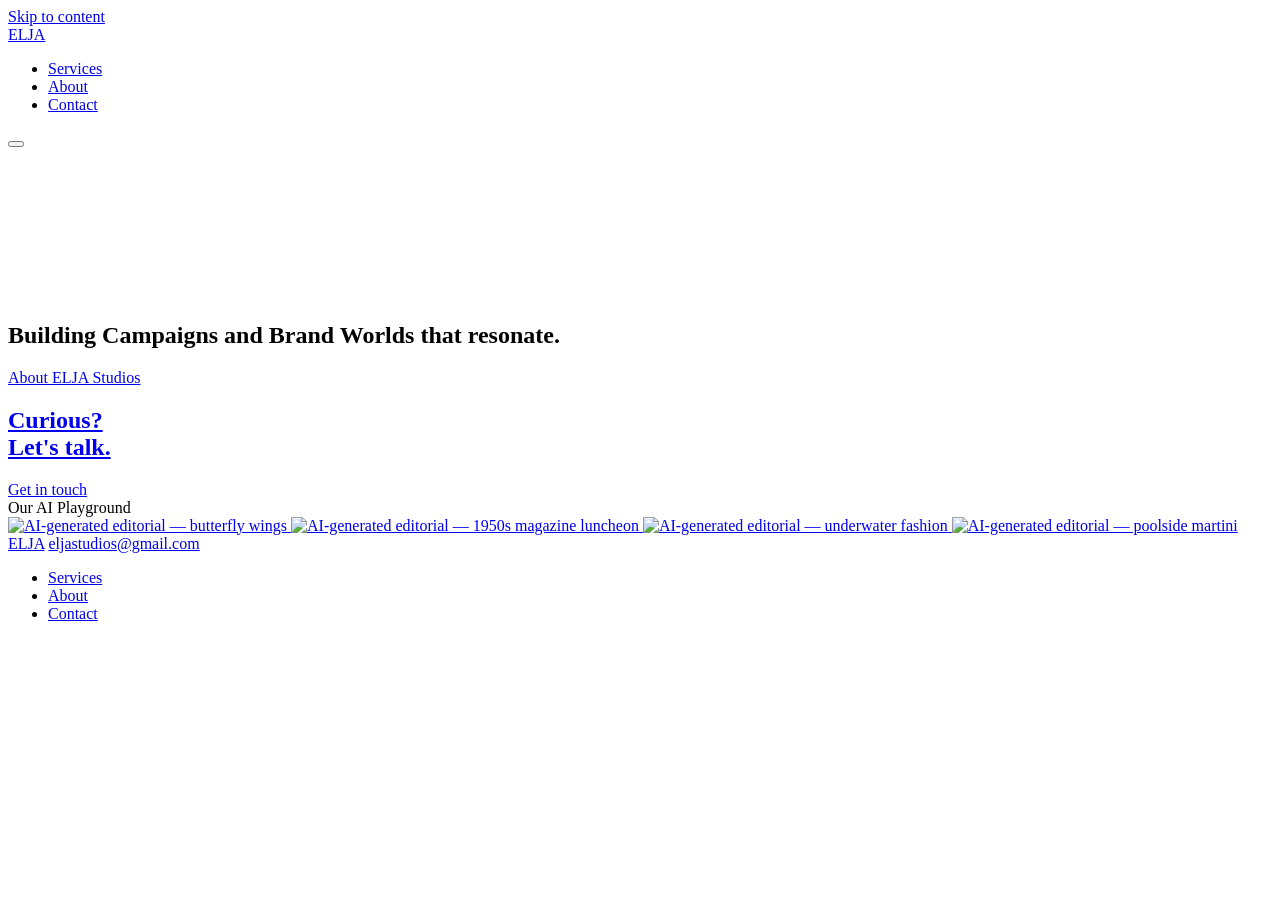
==== index.html @ 5186bd3b "Add files via upload" ====
<!DOCTYPE html>
<html lang="en">
<head>
<meta charset="UTF-8">
<meta name="viewport" content="width=device-width, initial-scale=1.0">
<title>ELJA Studios — Building Campaigns and Brand Worlds That Resonate</title>
<meta name="description" content="ELJA develops campaigns for brands in the Scandinavian market — strategy, concept, and creative direction, built progressively with AI.">
<link rel="icon" href="assets/favicon.png">
<link rel="preconnect" href="https://fonts.googleapis.com">
<link rel="preconnect" href="https://fonts.gstatic.com" crossorigin>
<link href="https://fonts.googleapis.com/css2?family=Anton&family=Archivo:wght@400;500;600;700;800&family=Inter:wght@400;500;600&display=swap" rel="stylesheet">
<link rel="stylesheet" href="css/styles.css">
</head>
<body>

<a class="skip-link" href="#main">Skip to content</a>

<header class="site-header" id="siteHeader">
  <a class="logo" href="index.html">ELJA</a>
  <!-- PLACEHOLDER: once you have a transparent-background logo file, swap the text above for
       <img src="assets/elja-mark-sage-on-white.png" alt="ELJA Studios" style="height:28px;"> -->
  <nav>
    <ul class="nav-links" id="navLinks">
      <li><a href="services.html">Services</a></li>
      <li><a href="about.html">About</a></li>
      <li><a href="contact.html">Contact</a></li>
    </ul>
  </nav>
  <button class="nav-toggle" id="navToggle" aria-label="Toggle menu" aria-expanded="false">
    <span></span><span></span><span></span>
  </button>
</header>

<main id="main">

  <!-- ============ HERO — pure media, matches your original ============ -->
  <section class="hero">
    <div class="hero-media">
      <video class="hero-video" autoplay muted loop playsinline poster="assets/video/hero-poster.jpg">
        <source src="assets/video/hero-reel.webm" type="video/webm">
        <source src="assets/video/hero-reel.mp4" type="video/mp4">
      </video>
    </div>
  </section>

  <!-- ============ Headline + About link ============ -->
  <section class="wrap page-section tight-top">
    <h1 class="headline reveal">Building Campaigns and Brand Worlds that resonate.</h1>
    <a class="about-link underline-link reveal" href="about.html">About ELJA Studios</a>

    <!-- ============ Curious? / Our AI Playground ============ -->
    <div class="split-row">
      <a class="curious-block reveal" href="contact.html">
        <h2>Curious?<br>Let's talk.</h2>
        <span class="underline-link">Get in touch</span>
      </a>
      <div class="reveal">
        <span class="work-label">Our AI Playground</span>
        <div class="work-grid">
          <a class="tile" href="https://www.instagram.com/eljastudios/" target="_blank" rel="noopener" aria-label="View on Instagram">
            <img src="assets/work/roberto-cavalli.jpg" alt="AI-generated editorial — butterfly wings" loading="lazy">
          </a>
          <a class="tile" href="https://www.instagram.com/eljastudios/" target="_blank" rel="noopener" aria-label="View on Instagram">
            <img src="assets/work/1953-luncheon.jpg" alt="AI-generated editorial — 1950s magazine luncheon" loading="lazy">
          </a>
          <a class="tile" href="https://www.instagram.com/eljastudios/" target="_blank" rel="noopener" aria-label="View on Instagram">
            <img src="assets/work/underwater-fashion.jpg" alt="AI-generated editorial — underwater fashion" loading="lazy">
          </a>
          <a class="tile" href="https://www.instagram.com/eljastudios/" target="_blank" rel="noopener" aria-label="View on Instagram">
            <img src="assets/work/martini-closeup.jpg" alt="AI-generated editorial — poolside martini" loading="lazy">
          </a>
        </div>
      </div>
    </div>
  </section>

</main>

<footer class="site-footer">
  <div class="wrap footer-row">
    <a class="logo" href="index.html">ELJA</a>
    <a class="footer-email" href="mailto:eljastudios@gmail.com">eljastudios@gmail.com</a>
    <ul class="footer-nav">
      <li><a class="underline-link" href="services.html">Services</a></li>
      <li><a class="underline-link" href="about.html">About</a></li>
      <li><a class="underline-link" href="contact.html">Contact</a></li>
    </ul>
  </div>
</footer>

<script src="js/script.js"></script>
</body>
</html>
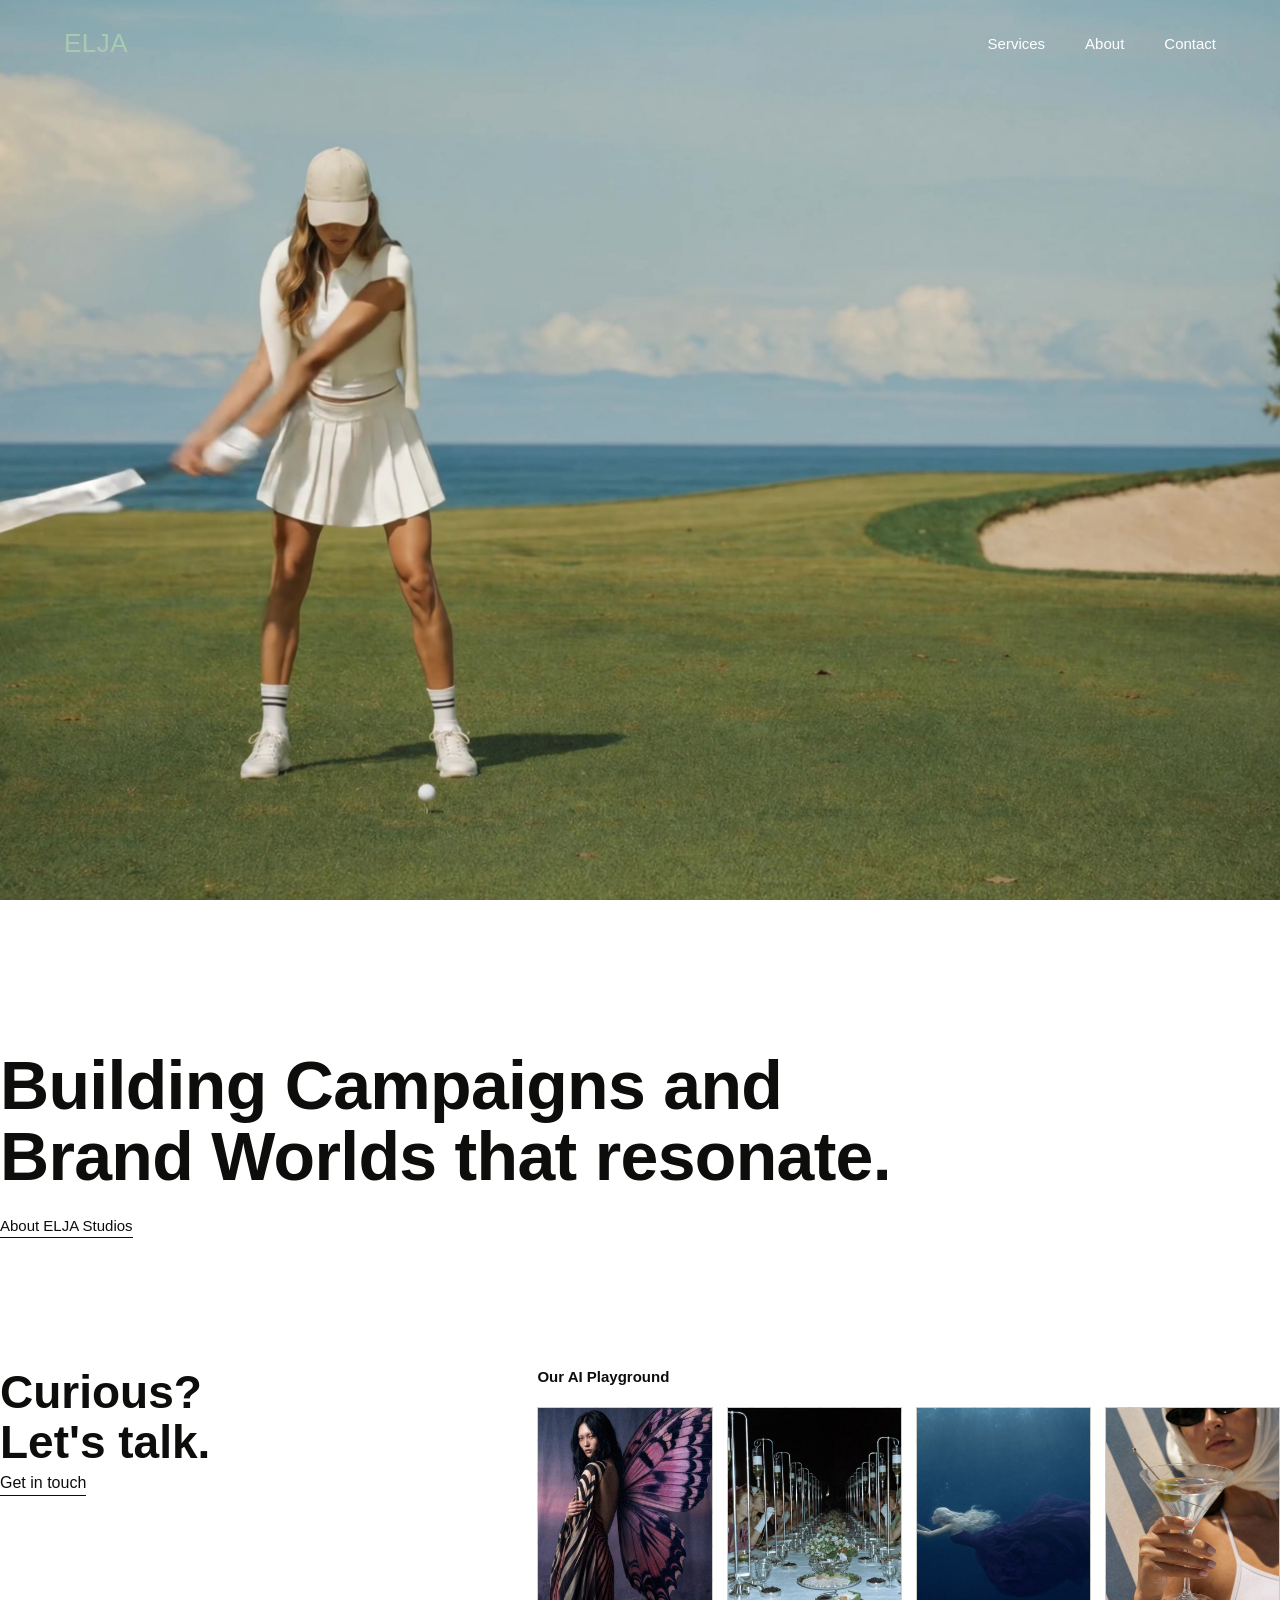
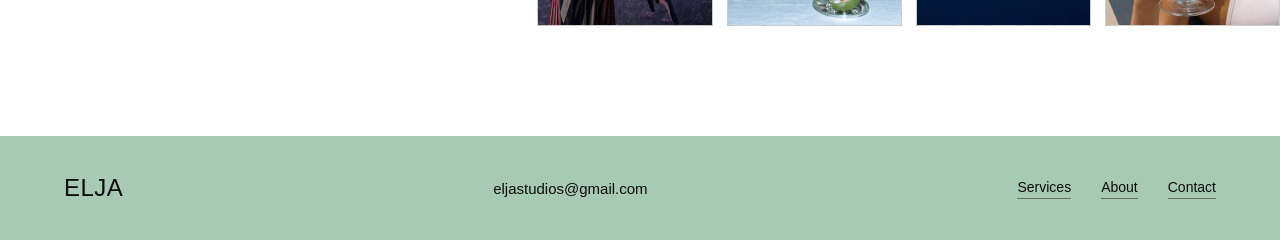
==== commit 344f013a: "Add files via upload" ====
--- a/index.html
+++ b/index.html
@@ -2,7 +2,7 @@
 <html lang="en">
 <head>
 <meta charset="UTF-8">
-<meta name="viewport" content="width=device-width, initial-scale=1.0">
+<meta name="viewport" content="width=device-width, initial-scale=1.0, viewport-fit=cover">
 <title>ELJA Studios — Building Campaigns and Brand Worlds That Resonate</title>
 <meta name="description" content="ELJA develops campaigns for brands in the Scandinavian market — strategy, concept, and creative direction, built progressively with AI.">
 <link rel="icon" href="assets/favicon.png">
--- a/css/styles.css
+++ b/css/styles.css
@@ -0,0 +1,346 @@
+/* ===================================================================
+   ELJA Studios — shared stylesheet
+   =================================================================== */
+
+:root{
+  --sage:#a8c9b3;
+  --sage-deep:#8ab29a;
+  --ink:#0d0d0c;
+  --ink-70: rgba(13,13,12,0.72);
+  --ink-45: rgba(13,13,12,0.45);
+  --paper:#ffffff;
+  --line: rgba(13,13,12,0.14);
+  --line-on-sage: rgba(13,13,12,0.22);
+
+  --logo-font: 'Anton', 'Archivo', sans-serif;
+  --display: 'Archivo', -apple-system, BlinkMacSystemFont, 'Segoe UI', sans-serif;
+  --body: 'Inter', -apple-system, BlinkMacSystemFont, 'Segoe UI', sans-serif;
+
+  --wrap: 1360px;
+  --pad: 32px;
+}
+
+@media (min-width: 900px){ :root{ --pad: 64px; } }
+
+*,*::before,*::after{ box-sizing:border-box; }
+html{ scroll-behavior:smooth; }
+html, body{ height:100%; }
+body{
+  margin:0;
+  background:var(--paper);
+  color:var(--ink);
+  font-family:var(--body);
+  -webkit-font-smoothing:antialiased;
+  overflow-x:hidden;
+  min-height:100vh;
+  display:flex;
+  flex-direction:column;
+}
+main{ flex:1 0 auto; }
+.site-footer{ flex-shrink:0; }
+img,svg{ display:block; max-width:100%; }
+a{ color:inherit; text-decoration:none; }
+ul{ margin:0; padding:0; list-style:none; }
+button{ font-family:inherit; border:none; background:none; cursor:pointer; color:inherit; }
+h1,h2,h3,p{ margin:0; }
+
+.skip-link{
+  position:absolute; left:-999px; top:auto;
+  background:var(--ink); color:var(--paper);
+  padding:12px 20px; z-index:1000; font-size:13px;
+}
+.skip-link:focus{ left:16px; top:16px; }
+
+:focus-visible{ outline:2px solid var(--sage-deep); outline-offset:3px; }
+
+.wrap{ max-width:var(--wrap); margin:0 auto; padding-left:var(--pad); padding-right:var(--pad); }
+
+.underline-link{
+  position:relative;
+  display:inline-block;
+  padding-bottom:3px;
+  border-bottom:1px solid currentColor;
+}
+
+/* ---------- Reveal-on-scroll ---------- */
+.reveal{ opacity:0; transform:translateY(22px); transition:opacity .7s ease, transform .7s ease; }
+.reveal.in-view{ opacity:1; transform:translateY(0); }
+@media (prefers-reduced-motion: reduce){
+  html{ scroll-behavior:auto; }
+  .reveal{ opacity:1; transform:none; transition:none; }
+}
+
+/* ---------- Header ---------- */
+.site-header{
+  position:fixed; top:0; left:0; right:0; z-index:200;
+  display:flex; align-items:center; justify-content:space-between;
+  padding:28px var(--pad);
+  color:#fff;
+  transition:background .35s ease, color .35s ease, padding .35s ease, box-shadow .35s ease;
+}
+.site-header.is-solid{
+  background:rgba(255,255,255,0.94);
+  backdrop-filter:blur(10px);
+  color:var(--ink);
+  padding:18px var(--pad);
+  box-shadow:0 1px 0 var(--line);
+}
+.logo{
+  font-family:var(--logo-font);
+  font-weight:400;
+  font-size:26px;
+  letter-spacing:0.02em;
+  color:var(--sage);
+  transition:color .35s ease;
+}
+.site-header.is-solid .logo{ color:var(--sage-deep); }
+
+.nav-links{ display:flex; gap:40px; }
+.nav-links a{
+  font-family:var(--display);
+  font-weight:500;
+  font-size:15px;
+  position:relative;
+  padding-bottom:4px;
+}
+.nav-links a[aria-current="page"]{ text-decoration:underline; text-underline-offset:5px; }
+.nav-links a::after{
+  content:'';
+  position:absolute; left:0; right:100%; bottom:0;
+  height:1px; background:currentColor;
+  transition:right .3s ease;
+}
+.nav-links a:hover::after{ right:0; }
+
+.nav-toggle{ display:none; width:26px; height:20px; position:relative; flex:none; }
+.nav-toggle span{
+  position:absolute; left:0; right:0; height:2px; background:currentColor;
+  transition:transform .3s ease, opacity .3s ease;
+}
+.nav-toggle span:nth-child(1){ top:0; }
+.nav-toggle span:nth-child(2){ top:9px; }
+.nav-toggle span:nth-child(3){ top:18px; }
+.nav-toggle.is-open span:nth-child(1){ transform:translateY(9px) rotate(45deg); }
+.nav-toggle.is-open span:nth-child(2){ opacity:0; }
+.nav-toggle.is-open span:nth-child(3){ transform:translateY(-9px) rotate(-45deg); }
+
+@media (max-width: 760px){
+  .nav-toggle{ display:block; }
+  .nav-links{
+    position:fixed; inset:0; z-index:150;
+    background:var(--ink); color:var(--paper);
+    flex-direction:column; align-items:flex-start; justify-content:center;
+    gap:26px; padding:0 40px;
+    transform:translateX(100%); transition:transform .45s ease;
+  }
+  .nav-links.is-open{ transform:translateX(0); }
+  .nav-links a{ font-size:26px; }
+}
+
+/* ---------- Hero (home only: pure media, no text overlay) ---------- */
+.hero{
+  position:relative;
+  height:100vh; min-height:560px;
+  overflow:hidden;
+}
+.hero-media{
+  position:absolute; inset:0;
+  background:#e7ece6;
+  overflow:hidden;
+}
+.hero-video{
+  width:100%; height:100%;
+  object-fit:cover;
+  display:block;
+}
+
+/* ---------- Section shell ---------- */
+main{ padding-top:0; }
+.page-section{ padding:150px 0 110px; }
+.page-section.tight-top{ padding-top:150px; }
+@media (max-width: 760px){
+  .page-section{ padding:120px 0 70px; }
+  .page-section.tight-top{ padding-top:120px; }
+}
+
+.headline{
+  font-family:var(--display);
+  font-weight:800;
+  font-size:clamp(34px, 5.6vw, 68px);
+  line-height:1.04;
+  letter-spacing:-0.01em;
+  max-width:900px;
+}
+
+.about-link{
+  display:inline-block;
+  margin-top:26px;
+  font-family:var(--display);
+  font-weight:500;
+  font-size:15px;
+}
+
+/* ---------- Home: Curious / Work row ---------- */
+.split-row{
+  display:grid;
+  grid-template-columns:0.9fr 1.4fr;
+  gap:60px;
+  margin-top:130px;
+}
+@media (max-width: 900px){
+  .split-row{ grid-template-columns:1fr; gap:56px; margin-top:90px; }
+}
+
+.curious-block{ display:block; }
+.curious-block h2{
+  font-family:var(--display);
+  font-weight:800;
+  font-size:clamp(30px, 4.4vw, 46px);
+  line-height:1.08;
+  transition:opacity .25s ease;
+}
+.curious-block .underline-link{
+  display:inline-block; margin-top:6px;
+}
+.curious-block:hover h2{ opacity:0.7; }
+
+.work-label{
+  font-family:var(--display);
+  font-weight:600;
+  font-size:15px;
+  margin-bottom:22px;
+  display:block;
+}
+
+.work-grid{
+  display:grid;
+  grid-template-columns:repeat(4, 1fr);
+  gap:14px;
+}
+@media (max-width: 900px){
+  .work-grid{ grid-template-columns:repeat(2, 1fr); }
+}
+@media (max-width: 480px){
+  .work-grid{ grid-template-columns:1fr; }
+}
+
+/* ---------- Placeholder tile ---------- */
+.tile{
+  position:relative;
+  aspect-ratio:4/5;
+  background:
+    repeating-linear-gradient(135deg, #e2e6e0 0 2px, #d9ded6 2px 3px, transparent 3px 24px),
+    #ecefe9;
+  border:1px solid var(--line);
+  overflow:hidden;
+  display:flex; align-items:center; justify-content:center;
+}
+.tile .tile-label{
+  font-size:11px; letter-spacing:0.06em; text-transform:uppercase;
+  color:var(--ink-45); text-align:center; padding:0 14px;
+}
+.tile .play{
+  position:absolute; top:50%; left:50%; transform:translate(-50%,-50%);
+  width:44px; height:44px; border-radius:50%;
+  background:rgba(255,255,255,0.85);
+  display:flex; align-items:center; justify-content:center;
+}
+.tile.is-square{ aspect-ratio:1/1; }
+.tile.is-portrait{ aspect-ratio:3/4; }
+.tile.is-wide{ aspect-ratio:16/9; }
+.tile img{
+  width:100%; height:100%;
+  object-fit:cover;
+  display:block;
+}
+a.tile{ transition:opacity .25s ease; }
+a.tile:hover{ opacity:0.82; }
+
+/* ---------- Services page ---------- */
+.services-copy{ max-width:640px; margin-top:28px; }
+.services-copy p{ font-size:16px; line-height:1.7; color:var(--ink-70); }
+.services-copy p + p{ margin-top:22px; }
+
+.accordion{ margin-top:60px; border-top:1px solid var(--line); }
+.acc-item{ border-bottom:1px solid var(--line); }
+.acc-trigger{
+  width:100%;
+  display:flex; align-items:center; justify-content:space-between;
+  padding:30px 0;
+  font-family:var(--display); font-weight:700;
+  font-size:clamp(19px, 2.6vw, 25px);
+  text-align:left;
+}
+.acc-trigger .icon{
+  position:relative; width:20px; height:20px; flex:none; margin-left:20px;
+}
+.acc-trigger .icon::before,
+.acc-trigger .icon::after{
+  content:''; position:absolute; top:50%; left:50%;
+  background:var(--ink); transition:transform .25s ease;
+}
+.acc-trigger .icon::before{ width:16px; height:2px; transform:translate(-50%,-50%); }
+.acc-trigger .icon::after{ width:2px; height:16px; transform:translate(-50%,-50%); }
+.acc-item.is-open .acc-trigger .icon::after{ transform:translate(-50%,-50%) scaleY(0); }
+
+.acc-panel{
+  max-height:0; overflow:hidden;
+  transition:max-height .35s ease;
+}
+.acc-item.is-open .acc-panel{ max-height:260px; }
+.acc-panel-inner{ padding:0 0 30px; max-width:600px; }
+.acc-panel-inner p{ font-size:15px; line-height:1.7; color:var(--ink-70); }
+
+.curious-cta{
+  display:inline-block; margin-top:70px;
+  font-family:var(--display); font-weight:600; font-size:17px;
+}
+
+/* ---------- About page ---------- */
+.about-intro{ max-width:640px; }
+.about-intro p{
+  font-family:var(--display); font-weight:600;
+  font-size:clamp(20px, 2.6vw, 27px); line-height:1.5;
+  color:var(--ink);
+}
+.about-intro strong{ font-weight:800; }
+
+.team-grid{
+  margin-top:90px;
+  display:grid;
+  grid-template-columns:1fr 1fr;
+  gap:60px;
+}
+@media (max-width: 760px){
+  .team-grid{ grid-template-columns:1fr; gap:56px; }
+}
+.team-member .tile{ aspect-ratio:3/4; margin-bottom:22px; }
+.team-member h3{ font-family:var(--display); font-weight:700; font-size:20px; }
+.team-member p{ margin-top:4px; font-size:14px; color:var(--ink-70); }
+
+/* ---------- Contact page ---------- */
+.contact-hero{
+  display:flex; justify-content:space-between; align-items:flex-start; gap:32px; flex-wrap:wrap;
+}
+.contact-hero .headline{ margin-bottom:14px; }
+.contact-hero .tagline{ font-size:18px; color:var(--ink-70); }
+.contact-hero .email{
+  font-family:var(--display); font-weight:500; font-size:17px;
+  margin-top:6px;
+}
+
+/* ---------- Global Footer ---------- */
+.site-footer{
+  background:var(--sage);
+  color:var(--ink);
+  padding:38px 0;
+}
+.footer-row{
+  display:flex; justify-content:space-between; align-items:center; gap:24px; flex-wrap:wrap;
+}
+.footer-row .logo{ color:var(--ink); font-size:24px; }
+.footer-email{ font-family:var(--display); font-weight:500; font-size:15px; }
+.footer-nav{ display:flex; gap:30px; }
+.footer-nav a{ font-family:var(--display); font-weight:500; font-size:14px; }
+.footer-nav a.underline-link{ border-bottom-color:var(--ink-45); }
+.footer-nav a.underline-link:hover{ border-bottom-color:var(--ink); }
